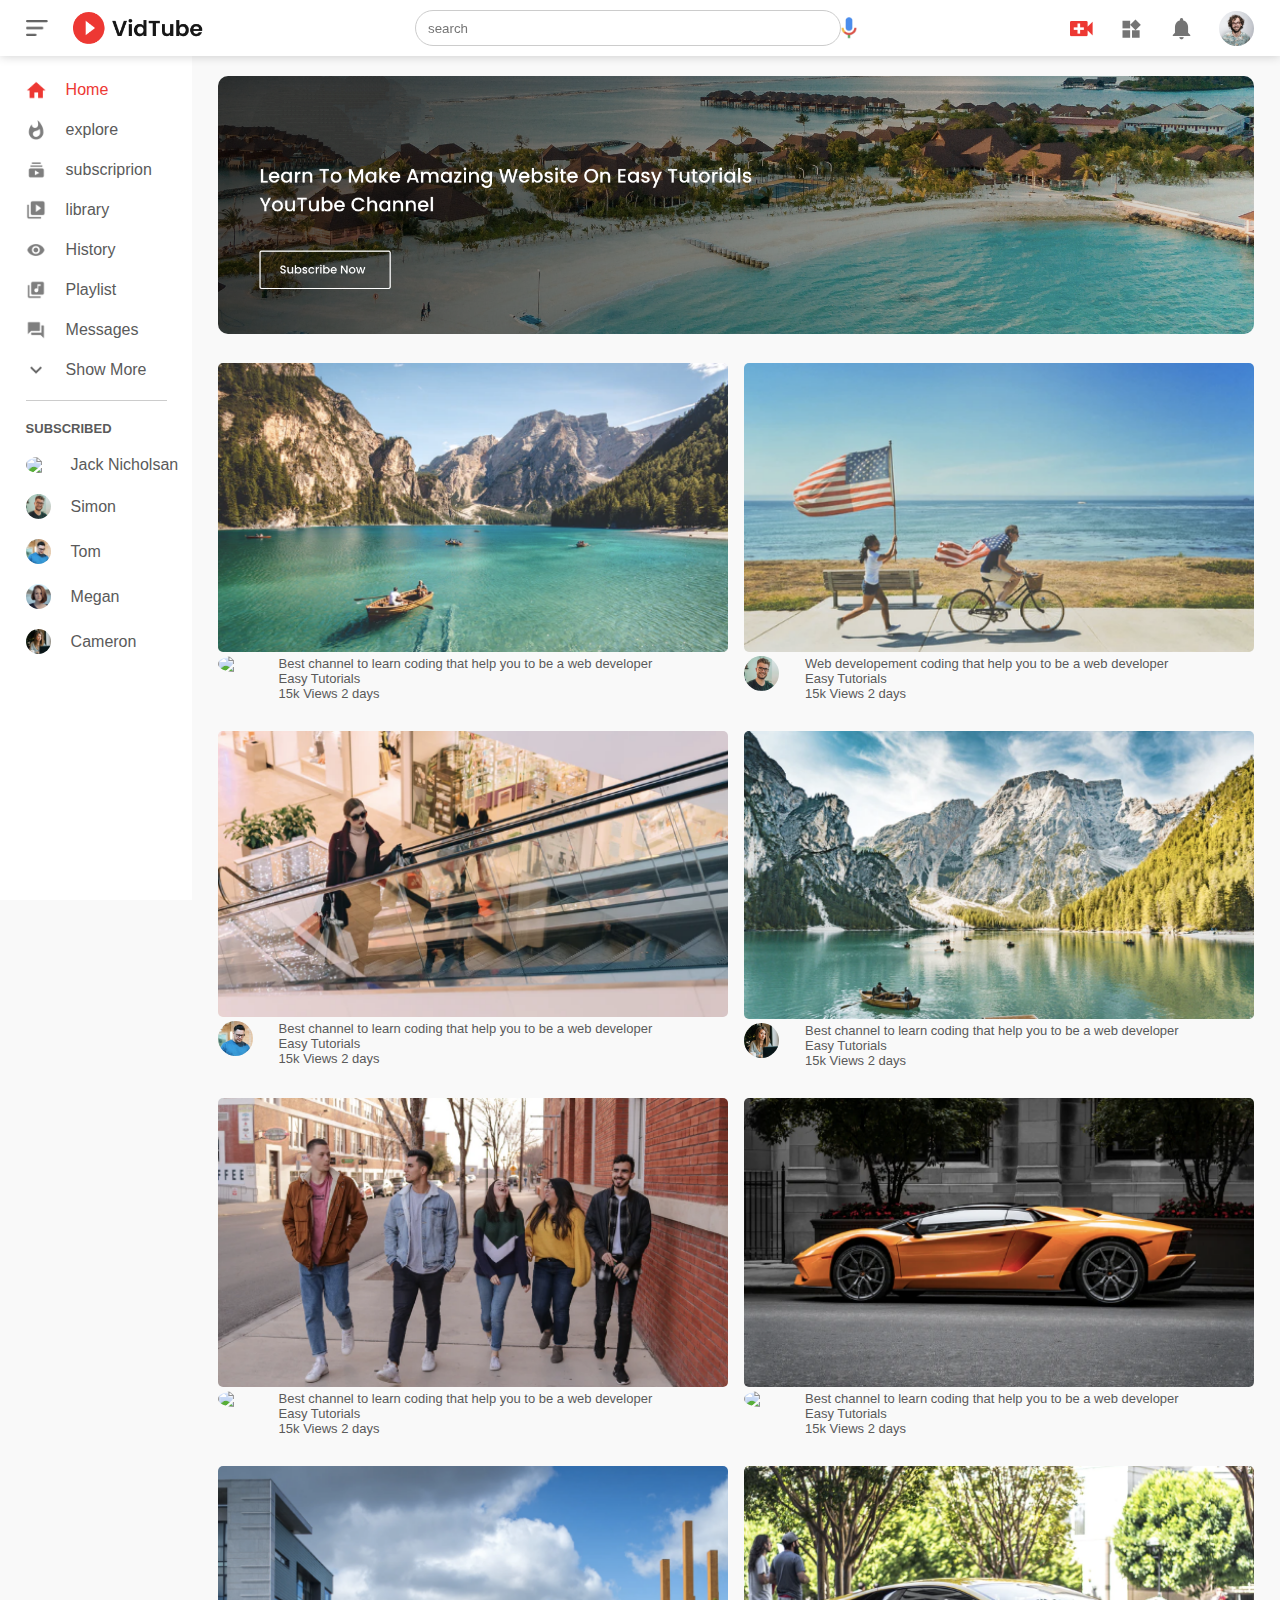
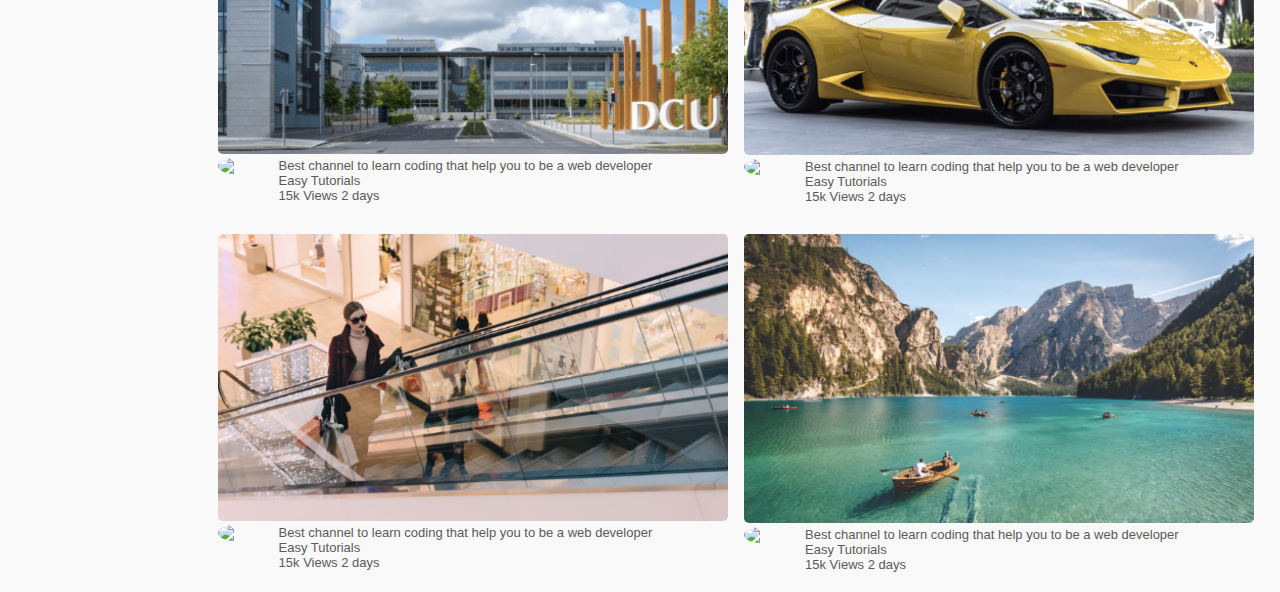
==== index.html @ 2a38a89f "slackvidtube" ====
<!DOCTYPE html>
<html lang="en">
<head>
    <meta charset="UTF-8">
    <meta http-equiv="X-UA-Compatible" content="IE=edge">
    <meta name="viewport" content="width=device-width, initial-scale=1.0">
    <title>SlackvideoTube</title>
    <link rel="stylesheet" href="https://unicons.iconscout.com/release/v4.0.0/css/line.css">
    <link rel="stylesheet" href="style.css">

</head>
<body>
    
        <nav class="flex-div">
            <div class="nav-left flex-div">
                <img src="images/menu.png" class="menu-icon">
                <img src="images/logo.png" class="logo">

            </div>
            <div class="nav-middle flex-div">
                <div class="search-box flex-div">
                    <div class="search-bar">
                        <input type="search" placeholder="search"></div>
                    
                    </div>
                <img src="images/voice-search.png" class="mic-icon">
            </div>
            
            <div class="nav-right flex-div">
                <img src="images/upload.png">
                <img src="images/more.png">
                <img src="images/notification.png">
                <img src="images/Jack.png" class="user-icon">
            </div>

        </nav>

        <!------------------------sidebar----------------------->
        <div class="sidebar">
            <div class="shortcut-links">
                <a href=""><img src="images/home.png"><p>Home</p></a>
                <a href=""><img src="images/explore.png"><p>explore</p></a>
                <a href=""><img src="images/subscriprion.png"><p>subscriprion</p></a>
                <a href=""><img src="images/library.png"><p>library</p></a>
                <a href=""><img src="images/history.png"><p>History</p></a>
                <a href=""><img src="images/playlist.png"><p>Playlist</p></a>
                <a href=""><img src="images/messages.png"><p>Messages</p></a>
                <a href=""><img src="images/show-more.png"><p>Show More</p></a>
                <hr>
            </div>
            <div class="subscribed-list">
                <h3>SUBSCRIBED</h3>
                <a href=""><img src="images/jack.png"><p>Jack Nicholsan</p></a>
                <a href=""><img src="images/simon.png"><p>Simon</p></a>
                <a href=""><img src="images/tom.png"><p>Tom</p></a>
                <a href=""><img src="images/megan.png"><p>Megan</p></a>
                <a href=""><img src="images/cameron.png"><p>Cameron</p></a>
            </div>
        </div>
<!---------------------main------------------->
        <div class="container">
            <div class="banner">
                <img src="images/banner.png">
            </div>
            <div class="message">
            <div class="list-container">
                <div class="vid-list">
                    <a href="play-video.html"><img src="images/thumbnail1.png" class="thumbnail1"></a>
                    <div class="flex-div">
                        <img src="images/jack.png">
                        <div class="vid-info">
                            <a href="play-video.html">Best channel to learn coding that help you to be a web developer</a>
                            <p>Easy Tutorials</p>
                            <p>15k Views 2 days</p>
                        </div>
                    </div>
                </div>

                <div class="vid-list">
                    <a href=""> <img src="images/thumbnail2.png" class="thumbnail1"></a>
                      <div class="flex-div">
                        <img src="images/simon.png">
                        <div class="vid-info">
                            <a href="">Web developement coding that help you to be a web developer</a>
                            <p>Easy Tutorials</p>
                            <p>15k Views 2 days</p>
                        </div>
                    </div>
                </div>

                <div class="vid-list">
                    <img src="images/thumbnail3.png" class="thumbnail1">
                      <div class="flex-div">
                        <img src="images/tom.png">
                        <div class="vid-info">
                            <a href="">Best channel to learn coding that help you to be a web developer</a>
                            <p>Easy Tutorials</p>
                            <p>15k Views 2 days</p>
                        </div>
                    </div>
                </div>

                <div class="vid-list">
                    <img src="images/thumbnail4.png" class="thumbnail1">
                      <div class="flex-div">
                        <img src="images/cameron.png">
                        <div class="vid-info">
                            <a href="">Best channel to learn coding that help you to be a web developer</a>
                            <p>Easy Tutorials</p>
                            <p>15k Views 2 days</p>
                        </div>
                    </div>
                </div>

                <div class="vid-list">
                    <img src="images/thumbnail5.png" class="thumbnail1">
                      <div class="flex-div">
                        <img src="images/jack.png">
                        <div class="vid-info">
                            <a href="">Best channel to learn coding that help you to be a web developer</a>
                            <p>Easy Tutorials</p>
                            <p>15k Views 2 days</p>
                        </div>
                    </div>
                </div>
                <div class="vid-list">
                    <img src="images/thumbnail6.png" class="thumbnail1">
                      <div class="flex-div">
                        <img src="images/jack.png">
                        <div class="vid-info">
                            <a href="">Best channel to learn coding that help you to be a web developer</a>
                            <p>Easy Tutorials</p>
                            <p>15k Views 2 days</p>
                        </div>
                    </div>
                </div>

                <div class="vid-list">
                    <img src="images/thumbnail7.png" class="thumbnail1">
                      <div class="flex-div">
                        <img src="images/jack.png">
                        <div class="vid-info">
                            <a href="">Best channel to learn coding that help you to be a web developer</a>
                            <p>Easy Tutorials</p>
                            <p>15k Views 2 days</p>
                        </div>
                    </div>
                </div>

                <div class="vid-list">
                    <img src="images/thumbnail8.png" class="thumbnail1">
                      <div class="flex-div">
                        <img src="images/jack.png">
                        <div class="vid-info">
                            <a href="">Best channel to learn coding that help you to be a web developer</a>
                            <p>Easy Tutorials</p>
                            <p>15k Views 2 days</p>
                        </div>
                    </div>
                </div>

                <div class="vid-list">
                    <img src="images/thumbnail3.png" class="thumbnail1">
                      <div class="flex-div">
                        <img src="images/jack.png">
                        <div class="vid-info">
                            <a href="">Best channel to learn coding that help you to be a web developer</a>
                            <p>Easy Tutorials</p>
                            <p>15k Views 2 days</p>
                        </div>
                    </div>
                </div>

                <div class="vid-list">
                    <img src="images/thumbnail1.png" class="thumbnail1">
                      <div class="flex-div">
                        <img src="images/jack.png">
                        <div class="vid-info">
                            <a href="">Best channel to learn coding that help you to be a web developer</a>
                            <p>Easy Tutorials</p>
                            <p>15k Views 2 days</p>
                        </div>
                    </div>
                </div>
                </div>
            </div>
        </div>






<script src="main.js"></script>
</body>
</html>
---- style.css ----
*{
    margin: 0;
    padding: 0;
    font-family:'poppins',sans-serif;
    box-sizing: border-box;
}
:root{
    --search-padding: 0.6rem 1rem;
   
}

a{
    text-decoration: none;
    color: #5a5a5a;
}
img{
    cursor: pointer;

}
.flex-div{
    display: flex;
    align-items: center;
}
nav{
    padding: 10px 2%;
    justify-content: space-between;
    box-shadow: 0 0 10px rgba(0, 0, 0, 0.2);
    background: #ffff;
    position: sticky;
    top: 0;
    z-index: 10;
}

.nav-right img{
width: 25px;
margin-right: 25px;
}
.nav-right .user-icon{
    width: 35px;
    border-radius: 50%;
    margin-right: 0;
}

.nav-left .menu-icon{
width: 22px;
margin-right: 25px;
}

.nav-left .logo{
    width: 130px;

}
.nav-middle .mic-icon{
    width: 16px; 
}

.nav-middle .search-box{
    border: 1px solid #ccc;
    margin-right: px;
    padding: 8px 12px;
    border-radius: 25px;

}


.nav-middle .search-box input{
    width: 400px;
    border: 0;
    outline: 0;
    background: transparent;
}


/*---------------------sidebar----------------*/
.sidebar{
    background: #fff;
    width: 15%;
    height: 100vh;
    position:fixed;
    top: 0;
    padding-left: 2%;
    padding-top: 80px;
}
.shortcut-links a img{
    width: 20px;
    margin-right: 20px;
}

.shortcut-links a{
    display: flex;
    align-items: center;
    margin-bottom: 20px;
    width: fit-content;
    flex-wrap:wrap;
     
}

.shortcut-links a:first-child{
    color: #ed3833;
}

.sidebar hr{
    border: 0;
    height: 1px;
    background: #ccc;
    width: 85%;
}

.subscribed-list h3{
    font-size: 13px;
    margin: 20px 0;
    color: #5a5a5a;
}
.subscribed-list a{
    display: flex;
    align-items: center;
    margin-bottom: 20px;
    width: fit-content;
    flex-wrap: wrap;
}

.subscribed-list a img{
    width: 25px;
    border-radius: 50%;
    margin-right: 20px;

}
.small-sidebar{
    width: 5%;
}
.small-sidebar a p{
    display: none;
}
.small-sidebar h3{
    display: none;
}
.small-sidebar hr{
     width: 50%;
     margin-bottom: 25px;
}
/*---------------------main--------------*/
.container{
    background: #f9f9f9;
    padding-left: 17%;
    padding-right: 2%;
    padding-top: 20px;
    padding-bottom: 20px;
}
.large-container{
    padding-left: 7%;
}
.banner{
    width:100%;

}
.banner img{
    
    width: 100%;
    border-radius: 10px;
    margin-bottom: 10px;
}
.list-container{
    display: grid;
    grid-template-columns: repeat(auto-fit,minmax(350px,1fr));
    grid-column-gap: 16px;
    grid-row-gap: 30px;
    margin-top: 15px;
    
}
.vid-list .thumbnail1{
 width: 100%;
 border-radius: 5px;
 
 
 }

.vid-list .flex-div{
    align-items: flex-start;
    margin-top: px;
    gap: 1rem;

}

.vid-list .flex-div img{
    width: 35px;
    margin-right: 10px;
    border-radius: 50%;
    
}

.vid-info{
    color: #5a5a5a;
    font-size: 13px;
}
.video-info a{
    color: #000;
    font-weight: 600;
    display: block;
    margin-bottom: 5px;
}

@media (max-width: 990px){
    .menu-icon{
        display: none;
    }
    .sidebar{
        display: none;
    }
    .container, .large-container{
        padding-left: 5%;
        padding-right: 5%;

    }
    .nav-right img{
        display: none;
    }
    .nav-right .user-icon{
        display:block;
        width: 30px;
    }
    .nav-middle .search-box input{
        width: 100px;
    }
    .nav-middle .mic-icon{
        display: none;
    }
    .logo{
        width: 90px;
    }
}




/*-----------------------play video page--------------*/ 

.play-container{
    padding-left: 2px;
}

.row{
    display: flex;
    justify-content: space-between;
    flex-wrap: wrap;
}
.sidebar-video{
    display: grid;
}
.play-video{
    flex-basis: 69%;
}
.right-sidebar{
    flex-basis: 30%;
}
.play-video video{
    width:100%;
}

.side-video-list{
     display: flex;
     justify-content: space-between;
     margin-bottom: 8px;
}

.side-video-list img{
    width: 100%;
}
.side-video-list .small-thumbnail{
    flex-basis: 49%;

}
.side-video-list .vid-info{
    flex-basis: 49%;
}
.side-video-list .vid-info a{
    font-size: 19px;
}
.play-video .tags a{
    color: #0000ff;
    font-size: 13px;
}
.play-video h3{
    font-weight: 600;
    font-size: 22px;
}
.play-video .play-video-info{
    display: flex;
    align-items: center;
    justify-content: space-between;
    flex-wrap: wrap;
    margin-top: 10px;
    font-size: 14px;
    color: #5a5a5a;
}


.play-video .play-video-info a img{
    width: 20px;
    margin-right: 8px;
}
.play-video .play-video-info a{
    display: inline;
    align-items: center;
    margin-left: 15px;
}
.play-video hr{
    border: 0;
    height: 1px;
    background: #ccc;
    margin: 10px 0;
}
.publisher{
    display: flex;
    align-items: center;
    margin-top: 20px;
}
.publisher div{
    flex: 1;
    line-height: 18px;
}
.publisher img{
    width: 40px;
    border-radius: 50%;
    margin-right: 15px;
}
.publisher div p{
    color: #000;
    font-weight: 600;
    font-size: 18px;
}
.publisher div span{
    font-size: 13px;
    color: #5a5a5a;
}
.publisher button{
    background: red;
    color: #fff;
    padding: 8px 30px;
    border: 0;
    outline: 0;
    border-radius: 4px;
    cursor: pointer;
}
.vid-description{
    padding-left: 55px;
    margin: 15px 0;
}
.vid-description p{
    font-size: 14px;
    margin-bottom: 5px;
    color: #5a5a5a;
}
.vid-description h4{
    font-size: 14px;
    color: #5a5a5a;
    margin-top: 15px;
}
.add-comment{
    display: flex;
    align-items: center;
    margin: 30px 0;
}
.add-comment img{
    width: 35px;
    border-radius: 50%;
    margin-right: 15px;
}
.add-comment input{
    border: 0;
    outline: 0;
    border-bottom: 1px solid #ccc;
    width: 100%;
    padding-top: 10px;
    background: transparent;
}
.old-comment{
    display: flex;
    align-items: center;
    margin: 20px 0;

}
.old-comment img{
    width: 35px;
    border-radius: 50%;
    margin-right: 15px;
}
.old-comment h3{
    font-size: 14px;
    margin-bottom: 2px;
}
.old-comment h3 span{
    font-size: 12px;
    color: #5a5a5a;
    font-weight: 5000;
    margin-left: 8;
}
.old-comment .acomment-action{
    display: flex;
    align-items: center;
    margin: 8px 0;
    font-size: 1px;
}
.acomment-action img{
    border-radius: 0;
    width: 20px;
    margin-right: 5px;
}
.acomment-action span{
    margin-right:10px;
    color: #5a5a5a;
    font-size:11px;
}
.acomment-action a{
    color: #0000ff;
    font-size:11px;
}
@media screen and (max-width:900px) {
    .play-video{
        flex-basis: 100%;
    }
    .nav-left .flex-div{
        width: 100%;
    }
    .menu-icon{
       display:flex;
    }
    .right-sidebar{
        flex-basis: 100%;
    }
    .play-container{
        padding-left: 5%;
    }
    .old-comment{
        display: grid;
    }
    .vid-description{
        padding-left: 0;
    }
    .play-video .play-video-info{
        margin-left: 0;
        margin-right: 15px;
        margin-top: 15px;
    }

}
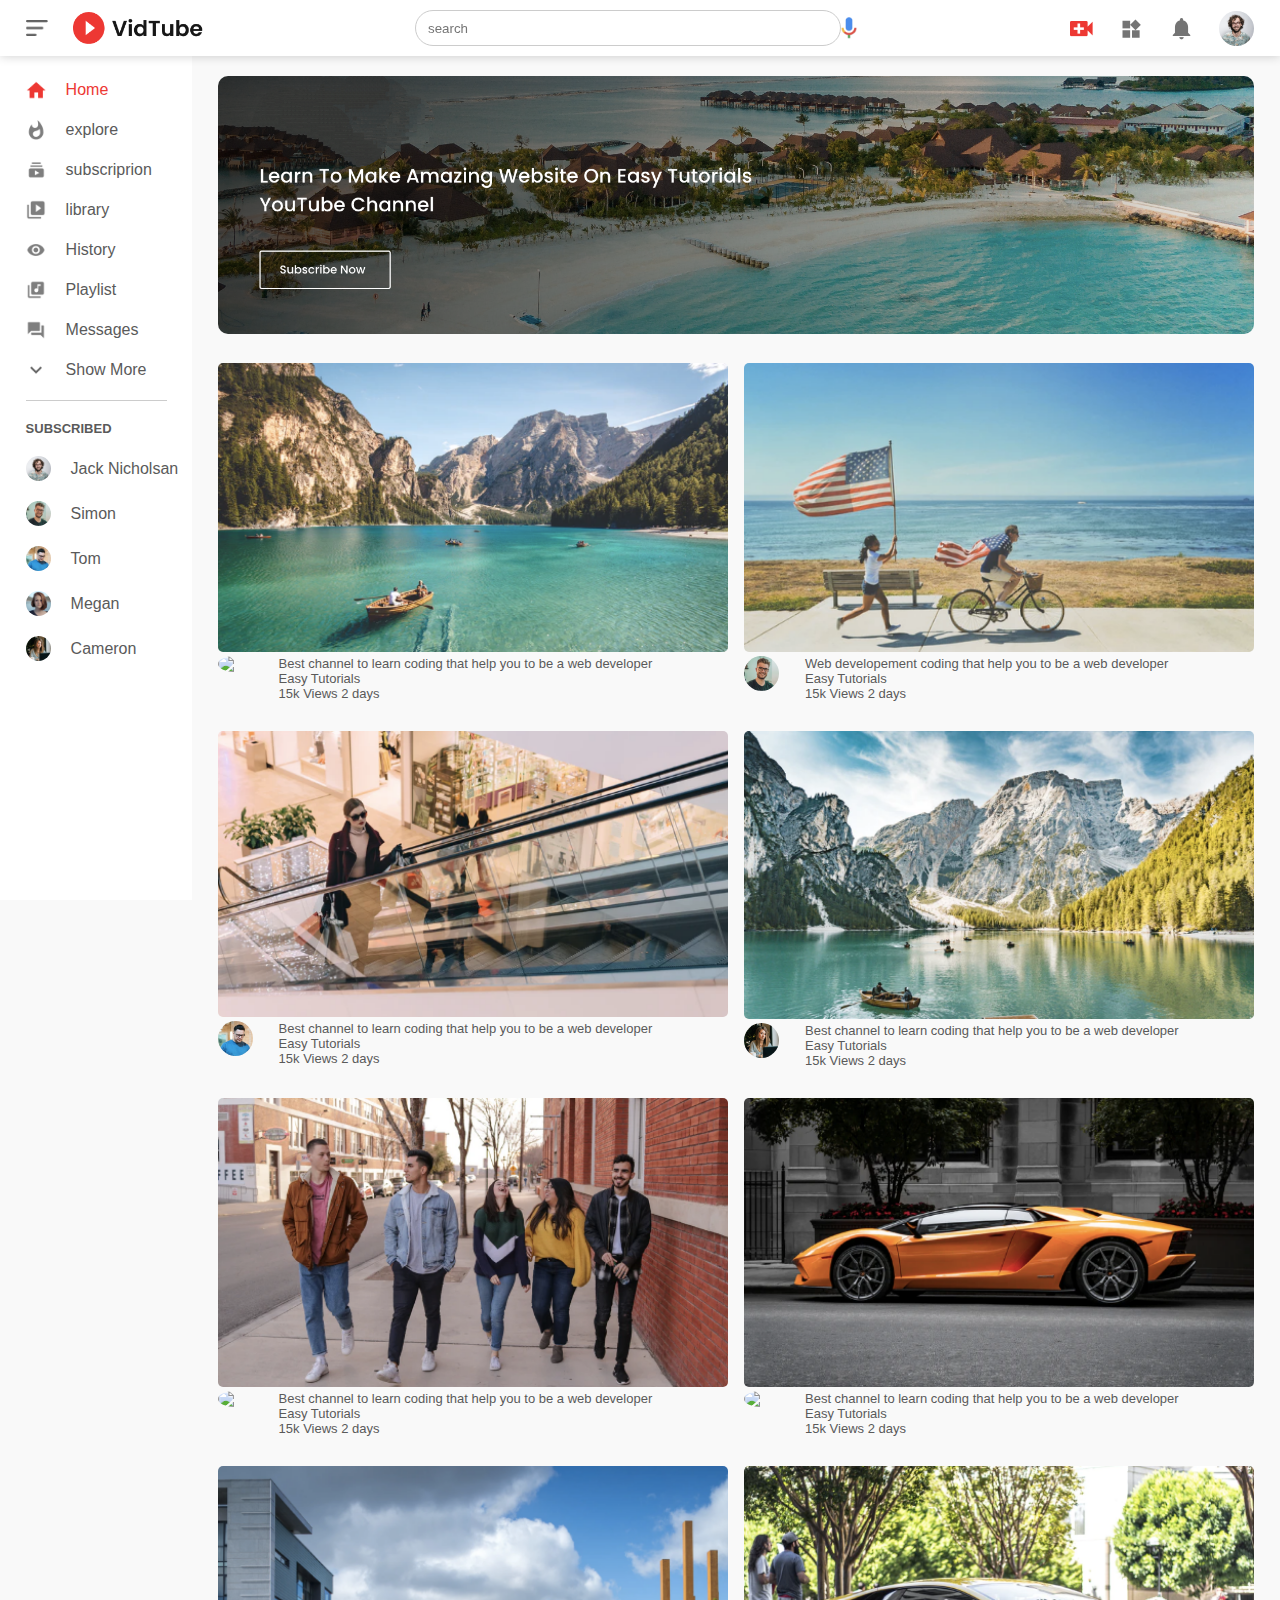
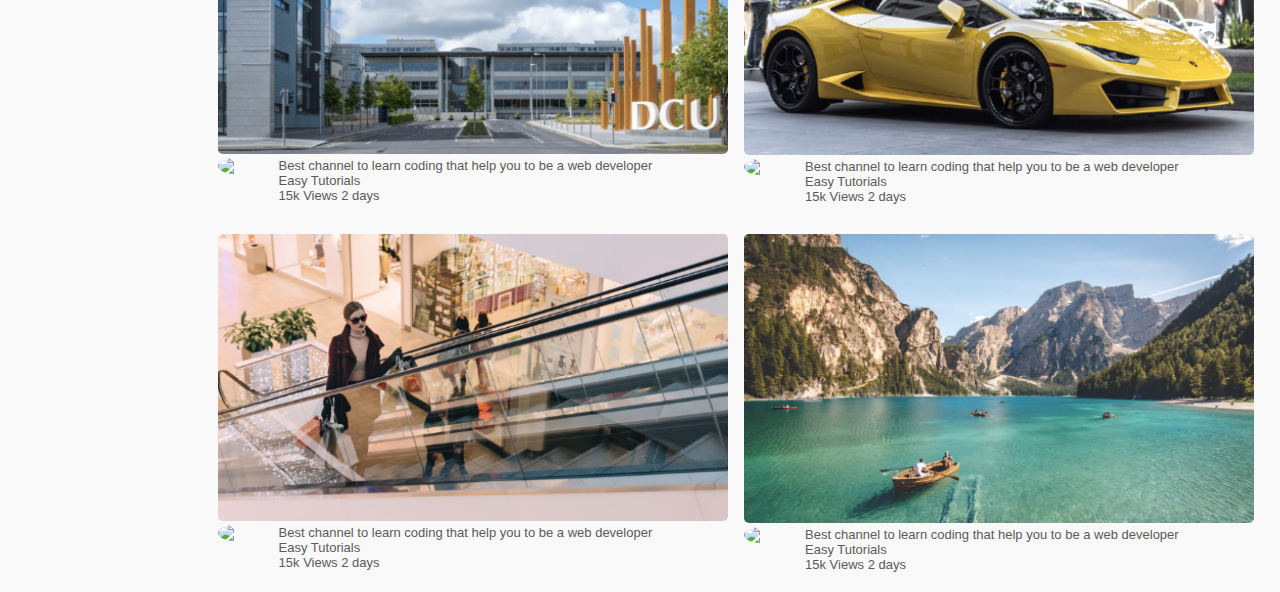
==== commit 966760f1: "Update index.html" ====
--- a/index.html
+++ b/index.html
@@ -50,7 +50,7 @@
             </div>
             <div class="subscribed-list">
                 <h3>SUBSCRIBED</h3>
-                <a href=""><img src="images/jack.png"><p>Jack Nicholsan</p></a>
+                <a href=""><img src="images/Jack.png"><p>Jack Nicholsan</p></a>
                 <a href=""><img src="images/simon.png"><p>Simon</p></a>
                 <a href=""><img src="images/tom.png"><p>Tom</p></a>
                 <a href=""><img src="images/megan.png"><p>Megan</p></a>
@@ -193,4 +193,4 @@
 
 <script src="main.js"></script>
 </body>
-</html>+</html>
